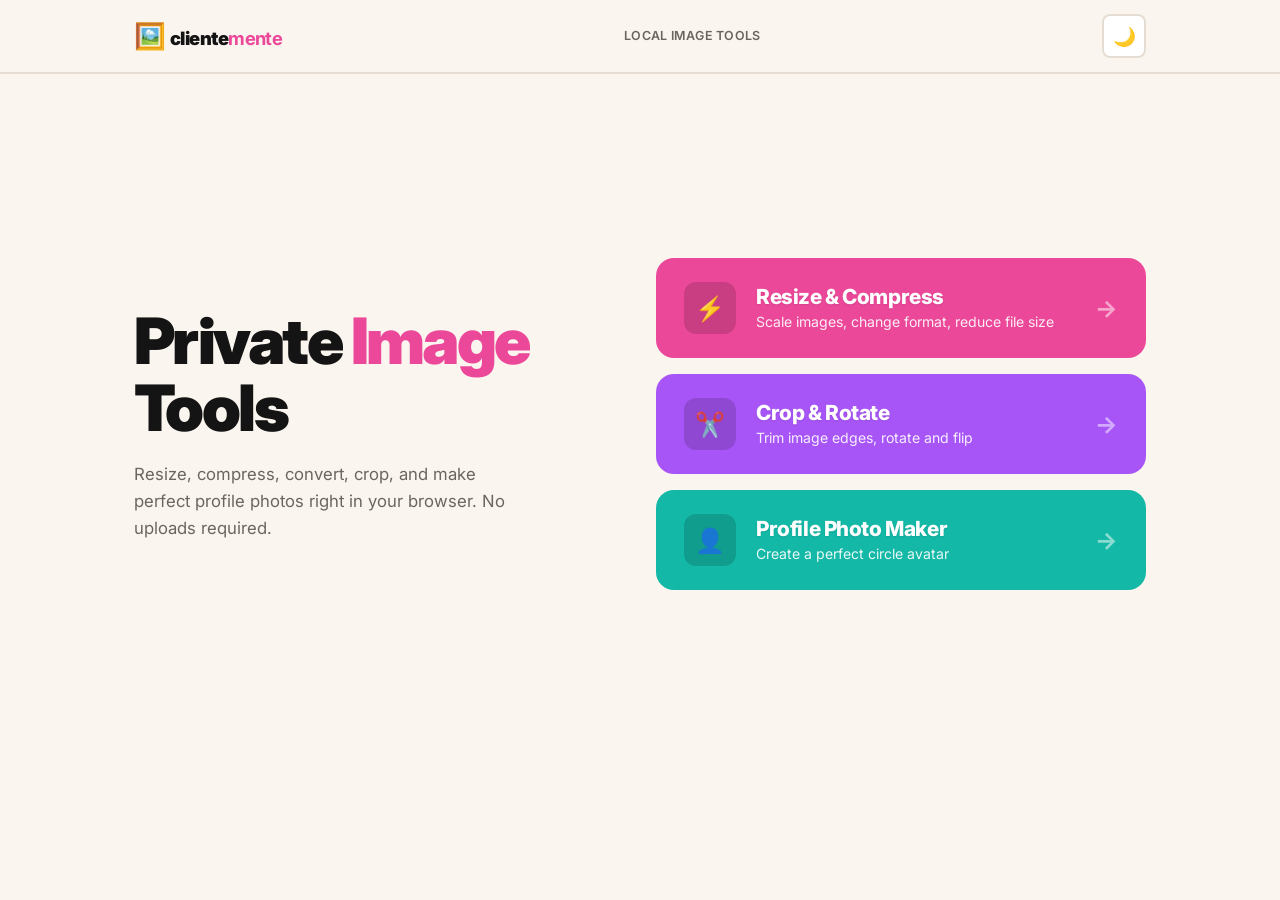
==== image/index.html @ d67518a9 "Add image tools section with links to image processing features" ====
<!DOCTYPE html>
<html lang="en" data-theme="light">
<head>
    <meta charset="UTF-8">
    <meta name="viewport" content="width=device-width, initial-scale=1.0">
    <title>Image Tools - Clientemente</title>
    <link rel="stylesheet" href="../shared/css/base.css">
    <link rel="stylesheet" href="css/style.css">
    <link rel="preconnect" href="https://fonts.googleapis.com">
    <link rel="preconnect" href="https://fonts.gstatic.com" crossorigin>
    <link href="https://fonts.googleapis.com/css2?family=Inter:wght@400;500;600;700;800;900&display=swap" rel="stylesheet">
</head>
<body>

    <header class="site-header">
        <div class="container header-inner">
            <a href="../index.html" class="logo-link" id="logo-link">
                <span class="logo-icon">🖼️</span>
                <span class="logo-text">Cliente<strong>mente</strong></span>
            </a>
            <span class="tagline">Local Image Tools</span>
            <button id="theme-toggle" class="theme-toggle" aria-label="Toggle dark mode">
                <span class="theme-icon">🌙</span>
            </button>
        </div>
    </header>

    <main class="container">
        <!-- ==============================================
             HOME VIEW
             ============================================== -->
        <section id="view-home" class="view active">
            <div class="hero-section">
                <div class="hero-left">
                    <h1 class="hero-title">Private <span class="accent">Image</span> Tools</h1>
                    <p class="hero-sub">Resize, compress, convert, crop, and make perfect profile photos right in your browser. No uploads required.</p>
                </div>
                <div class="hero-right">
                    <button class="tool-card" data-tool="resize">
                        <div class="tool-card-icon">⚡</div>
                        <div class="tool-card-body">
                            <h2 class="tool-card-title">Resize & Compress</h2>
                            <p class="tool-card-desc">Scale images, change format, reduce file size</p>
                        </div>
                        <div class="tool-card-arrow">→</div>
                    </button>

                    <button class="tool-card" data-tool="crop">
                        <div class="tool-card-icon">✂️</div>
                        <div class="tool-card-body">
                            <h2 class="tool-card-title">Crop & Rotate</h2>
                            <p class="tool-card-desc">Trim image edges, rotate and flip</p>
                        </div>
                        <div class="tool-card-arrow">→</div>
                    </button>

                    <button class="tool-card" data-tool="profile">
                        <div class="tool-card-icon">👤</div>
                        <div class="tool-card-body">
                            <h2 class="tool-card-title">Profile Photo Maker</h2>
                            <p class="tool-card-desc">Create a perfect circle avatar</p>
                        </div>
                        <div class="tool-card-arrow">→</div>
                    </button>
                </div>
            </div>
        </section>

        <!-- ==============================================
             RESIZE / COMPRESS VIEW
             ============================================== -->
        <section id="view-resize" class="view">
            <button class="back-btn" data-nav="home">← Back to Image Tools</button>
            <h2 class="view-title">Resize & Compress</h2>
            <p class="view-desc">Change image dimensions and adjust export quality.</p>
            
            <div id="resize-dropzone" class="drop-zone card">
                <div class="drop-icon">📥</div>
                <h3>Drop an image here</h3>
                <p>or click to select file</p>
                <div class="drop-action">
                    <label class="btn btn-secondary">Select Image
                        <input type="file" id="resize-file" accept="image/*" class="hidden">
                    </label>
                </div>
            </div>

            <div id="resize-workspace" class="hidden">
                <div class="workspace-grid" style="display:grid; grid-template-columns: 2fr 1fr; gap: 2rem;">
                    <div class="workspace-preview text-center" style="display:flex; flex-direction:column; align-items:center;">
                        <div style="background:var(--bg-card); padding:1rem; border-radius:var(--radius-sm); border:1px solid var(--border); max-width:100%;">
                            <canvas id="resize-canvas" style="max-width:100%; height:auto; display:block; margin:0 auto;"></canvas>
                        </div>
                        <div class="meta-info mt-2 text-sm text-muted" id="resize-meta"></div>
                    </div>
                    <div class="workspace-controls card" style="display:flex; flex-direction:column; gap:1rem;">
                        <div class="control-group" style="display:flex; flex-direction:column; gap:0.25rem;">
                            <label style="font-weight:600; font-size:0.9rem;">Width (px)</label>
                            <input type="number" id="resize-width" class="input" style="width:100%; padding:0.5rem; border:2px solid var(--border); border-radius:var(--radius-xs);">
                        </div>
                        <div class="control-group" style="display:flex; flex-direction:column; gap:0.25rem;">
                            <label style="font-weight:600; font-size:0.9rem;">Height (px)</label>
                            <input type="number" id="resize-height" class="input" style="width:100%; padding:0.5rem; border:2px solid var(--border); border-radius:var(--radius-xs);">
                            <label style="font-size:0.8rem; display:flex; align-items:center; gap:0.25rem; margin-top:0.25rem; cursor:pointer;">
                                <input type="checkbox" id="resize-lock-ratio" checked> Lock aspect ratio
                            </label>
                        </div>
                        <div class="control-group" style="display:flex; flex-direction:column; gap:0.25rem;">
                            <label style="font-weight:600; font-size:0.9rem;">Format</label>
                            <select id="resize-format" class="input" style="width:100%; padding:0.5rem; border:2px solid var(--border); border-radius:var(--radius-xs); background:var(--bg);">
                                <option value="image/jpeg">JPEG</option>
                                <option value="image/png">PNG</option>
                                <option value="image/webp">WebP</option>
                            </select>
                        </div>
                        <div class="control-group" id="resize-quality-group" style="display:flex; flex-direction:column; gap:0.25rem;">
                            <label style="font-weight:600; font-size:0.9rem;">Quality (<span id="resize-quality-val">80</span>%)</label>
                            <input type="range" id="resize-quality" min="0.1" max="1" step="0.05" value="0.8" style="width:100%;">
                        </div>
                        <div style="flex:1;"></div>
                        <div class="actions-bar" style="display:flex; gap:0.5rem; flex-direction:column;">
                            <button class="btn btn-primary" id="resize-download" style="width:100%; padding:0.75rem;">Download</button>
                            <button class="btn btn-secondary" id="resize-reset" style="width:100%;">Reset / New</button>
                        </div>
                    </div>
                </div>
            </div>
        </section>

        <!-- ==============================================
             CROP / ROTATE VIEW
             ============================================== -->
        <section id="view-crop" class="view">
            <button class="back-btn" data-nav="home">← Back to Image Tools</button>
            <h2 class="view-title">Crop & Rotate</h2>
            <p class="view-desc">Select a region to keep, rotate or flip your image.</p>
            
            <div id="crop-dropzone" class="drop-zone card">
                <div class="drop-icon">✂️</div>
                <h3>Drop an image to crop</h3>
                <p>or click to select file</p>
                <div class="drop-action">
                    <label class="btn btn-secondary">Select Image
                        <input type="file" id="crop-file" accept="image/*" class="hidden">
                    </label>
                </div>
            </div>

            <div id="crop-workspace" class="hidden text-center">
                <div class="card toolbar" style="display:flex; justify-content:center; gap:0.5rem; margin-bottom:1rem; padding:0.5rem;">
                    <button class="btn btn-secondary" id="crop-rotate-left" style="padding:0.25rem 0.5rem; font-size:0.85rem;">⟲ Rotate Left</button>
                    <button class="btn btn-secondary" id="crop-rotate-right" style="padding:0.25rem 0.5rem; font-size:0.85rem;">⟳ Rotate Right</button>
                    <button class="btn btn-secondary" id="crop-flip-h" style="padding:0.25rem 0.5rem; font-size:0.85rem;">↔ Flip H</button>
                    <button class="btn btn-secondary" id="crop-flip-v" style="padding:0.25rem 0.5rem; font-size:0.85rem;">↕ Flip V</button>
                </div>
                
                <div style="background:var(--bg-card); padding:1rem; border-radius:var(--radius-sm); border:1px solid var(--border); display:inline-block; max-width:100%; position:relative;">
                    <canvas id="crop-canvas" style="cursor:crosshair; max-width:100%; height:auto; display:block; touch-action:none;"></canvas>
                </div>

                <div class="actions-bar mt-2" style="display:flex; justify-content:center; gap:1rem; margin-top:1.5rem;">
                    <button class="btn btn-secondary px-4 py-2" id="crop-reset">Reset / New</button>
                    <button class="btn btn-primary px-4 py-2" id="crop-download">Crop & Download</button>
                </div>
                <p class="text-muted text-sm mt-1">Drag on the image to draw a crop region.</p>
            </div>
        </section>

        <!-- ==============================================
             PROFILE PHOTO MAKER VIEW
             ============================================== -->
        <section id="view-profile" class="view">
            <button class="back-btn" data-nav="home">← Back to Image Tools</button>
            <h2 class="view-title">Profile Photo Maker</h2>
            <p class="view-desc">Crop your photo into a perfect circle with a transparent background.</p>
            
            <div id="profile-dropzone" class="drop-zone card">
                <div class="drop-icon">👤</div>
                <h3>Drop an image to make avatar</h3>
                <p>or click to select file</p>
                <div class="drop-action">
                    <label class="btn btn-secondary">Select Image
                        <input type="file" id="profile-file" accept="image/*" class="hidden">
                    </label>
                </div>
            </div>

            <div id="profile-workspace" class="hidden text-center">
                <div class="profile-container" style="position:relative; width:400px; height:400px; max-width:100%; margin:0 auto; overflow:hidden; border-radius:var(--radius); border:2px solid var(--border); background:#eee; cursor:move; touch-action:none;">
                    <canvas id="profile-canvas" style="position:absolute; top:0; left:0; transform-origin:0 0;"></canvas>
                    <div class="profile-overlay" style="position:absolute; inset:0; pointer-events:none; box-shadow:0 0 0 9999px rgba(0,0,0,0.5); border-radius:50%;"></div>
                </div>
                
                <div class="card mt-2" style="max-width:400px; margin:1rem auto; padding:1rem; display:flex; flex-direction:column; gap:0.5rem; align-items:center;">
                    <label style="font-weight:600; font-size:0.9rem;">Zoom / Scale</label>
                    <input type="range" id="profile-scale" min="0.1" max="3" step="0.01" value="1" style="width:100%;">
                </div>

                <div class="actions-bar" style="display:flex; justify-content:center; gap:1rem; margin-top:1.5rem;">
                    <button class="btn btn-secondary px-4 py-2" id="profile-reset">Reset / New</button>
                    <button class="btn btn-primary px-4 py-2" id="profile-download">Download Transparent PNG</button>
                </div>
            </div>
        </section>
    </main>

    <script src="../shared/js/core.js"></script>
    <script src="js/app.js"></script>
    <script src="js/resize.js"></script>
    <script src="js/crop.js"></script>
    <script src="js/profile.js"></script>
</body>
</html>
---- shared/css/base.css ----
*,
*::before,
*::after {
  margin: 0;
  padding: 0;
  box-sizing: border-box;
}

/* ── Design Tokens ───────────────────────── */
:root {
  /* Surface colours */
  --bg: #faf5ee;
  --bg-card: #ffffff;
  --surface-dark: #141414;

  /* Utility colours */
  --clr-accent: #f5c652;
  --clr-success: #4ade80;
  --clr-danger: #f87171;
  --clr-primary: #141414;

  /* Text */
  --text: #141414;
  --text-muted: #6b6560;
  --text-inv: #faf5ee;

  /* Borders & misc */
  --border: #e5ddd3;
  --border-strong: #cdc4b8;
  --radius: 18px;
  --radius-sm: 12px;
  --radius-xs: 8px;
  --shadow: 0 2px 8px rgba(0,0,0,.06);
  --shadow-lg: 0 12px 40px rgba(0,0,0,.1);
  --transition: .25s cubic-bezier(.4,0,.2,1);
  --font: 'Inter', -apple-system, BlinkMacSystemFont, 'Segoe UI', Roboto, sans-serif;
  --font-display: 'Inter', -apple-system, BlinkMacSystemFont, 'Segoe UI', Roboto, sans-serif;
}

[data-theme="dark"] {
  --bg: #0f0f0f;
  --bg-card: #1c1c1c;
  --surface-dark: #faf5ee;
  --text: #ece5da;
  --text-muted: #8a837b;
  --text-inv: #0f0f0f;
  --border: #2a2a2a;
  --border-strong: #3a3a3a;
  --shadow: 0 2px 8px rgba(0,0,0,.25);
  --shadow-lg: 0 12px 40px rgba(0,0,0,.45);
}

/* ── Base ────────────────────────────────── */
html {
  font-size: 16px;
  scroll-behavior: smooth;
}

body {
  font-family: var(--font);
  background: var(--bg);
  color: var(--text);
  min-height: 100vh;
  line-height: 1.55;
  -webkit-font-smoothing: antialiased;
  -moz-osx-font-smoothing: grayscale;
}

a { color: inherit; text-decoration: none; }
a:hover { text-decoration: underline; }
img, svg { display: block; }
button { font-family: inherit; }

/* ── Container ───────────────────────────── */
.container {
  max-width: 1060px;
  margin: 0 auto;
  padding: 0 1.5rem;
}

/* ═══════════════════════════════════════════
   HEADER
   ═══════════════════════════════════════════ */
.site-header {
  position: sticky;
  top: 0;
  z-index: 100;
  background: var(--bg);
  border-bottom: 2px solid var(--border);
}

.header-inner {
  display: flex;
  align-items: center;
  gap: 1rem;
  height: 72px;
}

.logo {
  display: flex;
  align-items: center;
  gap: .6rem;
  text-decoration: none;
  flex-shrink: 0;
}
.logo-icon {
  font-size: 1.6rem;
}
.logo-text {
  font-size: 1.15rem;
  font-weight: 900;
  letter-spacing: -.03em;
  text-transform: lowercase;
  color: var(--text);
}

.tagline {
  flex: 1;
  text-align: center;
  font-size: .78rem;
  font-weight: 600;
  color: var(--text-muted);
  letter-spacing: .02em;
  text-transform: uppercase;
}

.theme-toggle {
  background: var(--bg-card);
  border: 2px solid var(--border);
  border-radius: var(--radius-xs);
  width: 44px;
  height: 44px;
  cursor: pointer;
  display: grid;
  place-items: center;
  font-size: 1.15rem;
  transition: border-color var(--transition), background var(--transition);
}
.theme-toggle:hover {
  border-color: var(--text);
}

/* ═══════════════════════════════════════════
   VIEWS
   ═══════════════════════════════════════════ */
.view {
  display: none;
  padding: 0 0 5rem;
}
.view.active {
  display: block;
  animation: viewIn .4s cubic-bezier(.4,0,.2,1);
}

@keyframes viewIn {
  from { opacity: 0; transform: translateY(16px); }
  to   { opacity: 1; transform: translateY(0); }
}

/* ═══════════════════════════════════════════
   DROP ZONE
   ═══════════════════════════════════════════ */
.drop-zone {
  border: 3px dashed var(--border-strong);
  border-radius: var(--radius);
  background: var(--bg-card);
  padding: 3.5rem 1.5rem;
  text-align: center;
  transition: border-color var(--transition), background var(--transition), transform var(--transition);
  cursor: pointer;
}
.drop-zone:hover {
  border-color: var(--text-muted);
}
.drop-zone.drag-over {
  border-color: var(--clr-accent);
  background: rgba(245,198,82,.08);
  transform: scale(1.01);
}
.drop-zone.has-files {
  display: none;
}

.drop-zone-content {
  display: flex;
  flex-direction: column;
  align-items: center;
  gap: .85rem;
}

.drop-zone-icon {
  width: 52px;
  height: 52px;
  color: var(--border-strong);
}

.drop-zone-text {
  font-size: 1.1rem;
  font-weight: 800;
  letter-spacing: -.02em;
}

.drop-zone-or {
  font-size: .82rem;
  color: var(--text-muted);
  text-transform: uppercase;
  font-weight: 700;
  letter-spacing: .06em;
}

/* ═══════════════════════════════════════════
   BUTTONS
   ═══════════════════════════════════════════ */
.btn {
  display: inline-flex;
  align-items: center;
  justify-content: center;
  gap: .45rem;
  padding: .6rem 1.3rem;
  border-radius: var(--radius-xs);
  font-size: .88rem;
  font-weight: 700;
  border: 2px solid var(--border);
  background: var(--bg-card);
  color: var(--text);
  cursor: pointer;
  transition: background var(--transition), border-color var(--transition), transform var(--transition);
  text-decoration: none;
  white-space: nowrap;
  letter-spacing: -.01em;
}
.btn:hover {
  border-color: var(--text);
  transform: translateY(-1px);
}
.btn:active { transform: translateY(0); }

.btn-primary {
  background: var(--surface-dark);
  color: var(--text-inv);
  border-color: var(--surface-dark);
}
[data-theme="dark"] .btn-primary {
  color: var(--text);
}
.btn-primary:hover {
  opacity: .88;
  border-color: var(--surface-dark);
}

.btn-success {
  background: #16a34a;
  color: #fff;
  border-color: #16a34a;
}
.btn-success:hover {
  background: #15803d;
  border-color: #15803d;
}

.btn-danger {
  background: var(--clr-danger);
  color: #fff;
  border-color: var(--clr-danger);
}
.btn-danger:hover {
  background: #ef4444;
  border-color: #ef4444;
}

.btn-sm { padding: .35rem .8rem; font-size: .8rem; border-radius: var(--radius-xs); }
.btn-lg { padding: .85rem 2.25rem; font-size: 1rem; border-radius: var(--radius-sm); }
.btn-active {
  background: var(--surface-dark);
  color: var(--text-inv);
  border-color: var(--surface-dark);
}
[data-theme="dark"] .btn-active {
  color: var(--text);
}

.btn:disabled, .btn.disabled {
  opacity: .45;
  pointer-events: none;
}

/* ── Hidden utility ── */
.hidden { display: none !important; }
---- image/css/style.css ----
/* ── Image specific accents ────────────────── */
:root {
  --clr-resize: #ec4899;
  --clr-resize-dark: #be185d;
  --clr-crop: #a855f7;
  --clr-crop-dark: #7e22ce;
  --clr-profile: #14b8a6;
  --clr-profile-dark: #0f766e;
  --clr-accent: #ec4899;
}

.logo-text strong {
  color: var(--clr-accent);
}

/* ═══════════════════════════════════════════
   HERO  (home view)
   ═══════════════════════════════════════════ */
.hero-section {
  display: grid;
  grid-template-columns: 1fr 1fr;
  min-height: calc(100vh - 200px);
  gap: 2rem;
  align-items: center;
  padding: 3rem 0;
}

.hero-left { padding-right: 1rem; }

.hero-title {
  font-family: var(--font-display);
  font-size: clamp(2.4rem, 5.5vw, 4rem);
  font-weight: 900;
  line-height: 1.05;
  letter-spacing: -.04em;
  margin-bottom: 1.25rem;
}
.hero-title .accent { color: var(--clr-accent); }

.hero-sub {
  font-size: 1.05rem;
  color: var(--text-muted);
  line-height: 1.6;
  max-width: 400px;
}

.hero-right {
  display: flex;
  flex-direction: column;
  gap: 1rem;
}

/* ── Tool Cards (Home) ───────────────────── */
.tool-card {
  position: relative;
  display: flex;
  align-items: center;
  gap: 1.25rem;
  padding: 1.5rem 1.75rem;
  border: none;
  border-radius: var(--radius);
  cursor: pointer;
  font-family: inherit;
  color: #fff;
  text-align: left;
  overflow: hidden;
  transition: transform var(--transition), box-shadow var(--transition);
}
.tool-card:hover {
  transform: translateX(-6px) scale(1.015);
  box-shadow: var(--shadow-lg);
}
.tool-card:active {
  transform: translateX(-2px) scale(1);
}

/* Per-tool colours */
.tool-card[data-tool="resize"]  { background: var(--clr-resize); }
.tool-card[data-tool="crop"]  { background: var(--clr-crop); }
.tool-card[data-tool="profile"] { background: var(--clr-profile); color: white; }

.tool-card-icon {
  width: 52px;
  height: 52px;
  background: rgba(0,0,0,.15);
  border-radius: var(--radius-sm);
  display: grid;
  place-items: center;
  flex-shrink: 0;
  font-size: 1.5rem;
}

.tool-card-body { flex: 1; min-width: 0; }

.tool-card-title {
  font-size: 1.3rem;
  font-weight: 800;
  letter-spacing: -.02em;
  margin-bottom: .15rem;
  text-shadow: 0 1px 2px rgba(0,0,0,0.1);
}

.tool-card-desc {
  font-size: .88rem;
  opacity: .9;
  line-height: 1.4;
}

.tool-card-arrow {
  font-size: 1.5rem;
  font-weight: 700;
  opacity: .5;
  transition: opacity var(--transition), transform var(--transition);
  flex-shrink: 0;
}
.tool-card:hover .tool-card-arrow {
  opacity: 1;
  transform: translateX(4px);
}

/* ═══════════════════════════════════════════
   TOOL VIEW PAGES 
   ═══════════════════════════════════════════ */
.back-btn {
  background: none;
  border: none;
  color: var(--text-muted);
  font-size: .95rem;
  font-weight: 700;
  cursor: pointer;
  padding: .5rem 0;
  margin-top: 2rem;
  margin-bottom: .75rem;
  transition: color var(--transition);
  letter-spacing: -.01em;
}
.back-btn:hover { color: var(--text); }

.view-title {
  font-family: var(--font-display);
  font-size: clamp(1.6rem, 3.5vw, 2.2rem);
  font-weight: 900;
  letter-spacing: -.035em;
  margin-bottom: .25rem;
  display: inline-block;
}

/* Colour the title based on parent view */
#view-resize .view-title  { color: var(--clr-resize-dark); }
#view-crop .view-title  { color: var(--clr-crop-dark); }
#view-profile .view-title { color: var(--clr-profile-dark); }

[data-theme="dark"] #view-resize .view-title  { color: var(--clr-resize); }
[data-theme="dark"] #view-crop .view-title  { color: var(--clr-crop); }
[data-theme="dark"] #view-profile .view-title { color: var(--clr-profile); }

.view-desc {
  color: var(--text-muted);
  margin-bottom: 1.75rem;
  font-size: .95rem;
}

/* Tool specific primary buttons */
#view-resize .btn-primary  { background: var(--clr-resize-dark); border-color: var(--clr-resize-dark); color: #fff; }
#view-crop .btn-primary  { background: var(--clr-crop-dark); border-color: var(--clr-crop-dark); color: #fff; }
#view-profile .btn-primary { background: var(--clr-profile-dark); border-color: var(--clr-profile-dark); color: #fff; }

#view-resize .btn-primary:hover  { background: var(--clr-resize);  border-color: var(--clr-resize); }
#view-crop .btn-primary:hover  { background: var(--clr-crop);  border-color: var(--clr-crop); }
#view-profile .btn-primary:hover { background: var(--clr-profile); border-color: var(--clr-profile); }

.drop-zone.drag-over { background: rgba(236, 72, 153, 0.08); }

canvas {
  background: url('data:image/svg+xml;utf8,<svg xmlns="http://www.w3.org/2000/svg" width="20" height="20" fill-opacity=".05"><rect x="10" width="10" height="10" /><rect y="10" width="10" height="10" /></svg>') repeat;
}

@media (max-width: 768px) {
  .hero-section { grid-template-columns: 1fr; text-align: center; min-height: auto; }
  .hero-left { padding: 0; }
  .hero-sub { margin-left: auto; margin-right: auto; }
  .workspace-grid { grid-template-columns: 1fr !important; }
}
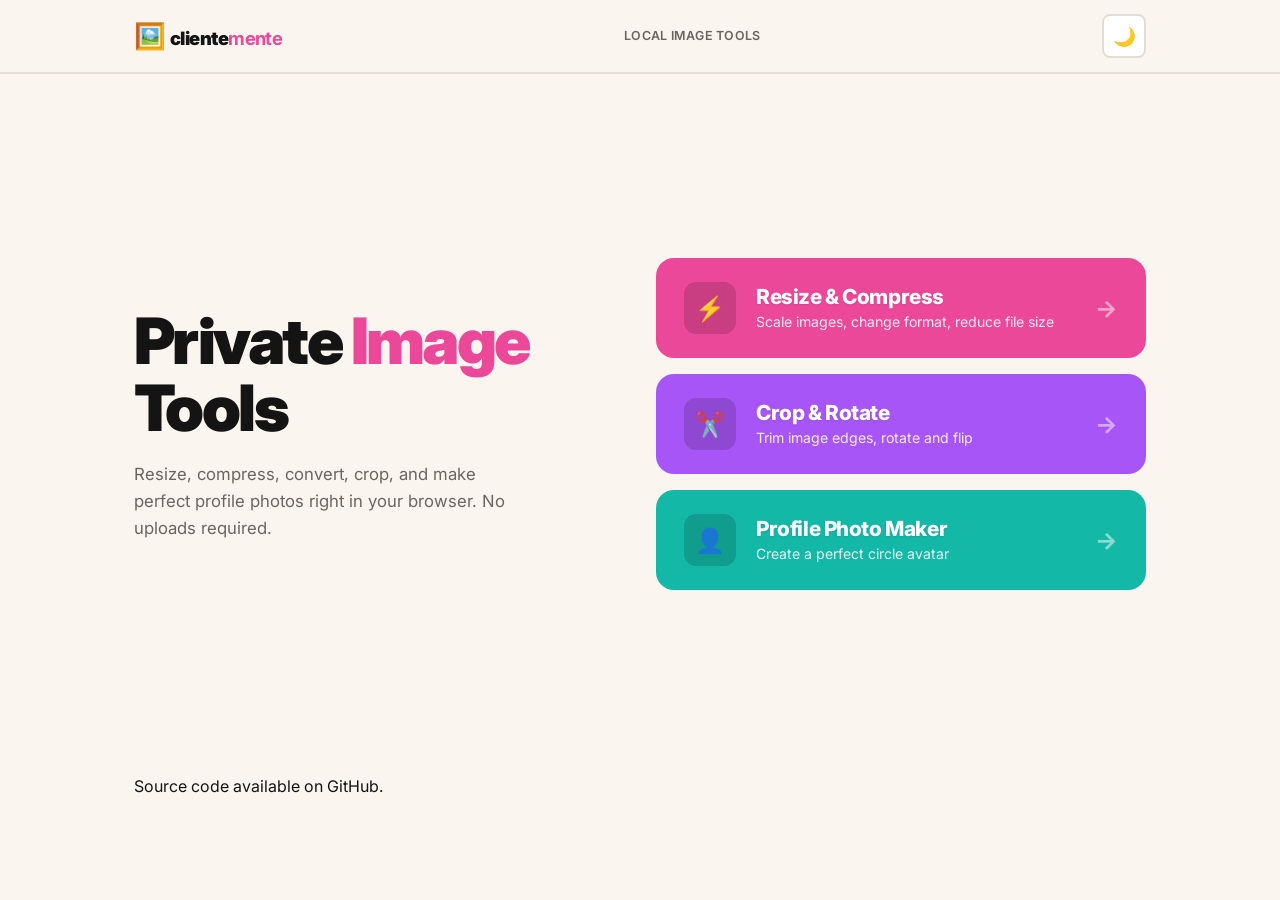
==== commit 3f229c61: "Add link to source code" ====
--- a/image/index.html
+++ b/image/index.html
@@ -64,13 +64,17 @@
                     </button>
                 </div>
             </div>
+            
+            <footer class="site-footer">
+                <p>Source code available on <a href="https://github.com/jentrialgo/clientemente/" target="_blank" rel="noopener">GitHub</a>.</p>
+            </footer>
         </section>
 
         <!-- ==============================================
              RESIZE / COMPRESS VIEW
              ============================================== -->
         <section id="view-resize" class="view">
-            <button class="back-btn" data-nav="home">← Back to Image Tools</button>
+            <button class="back-btn" data-nav="home"><svg width="14" height="14" viewBox="0 0 24 24" fill="none" stroke="currentColor" stroke-width="2" stroke-linecap="round" stroke-linejoin="round"><path d="m15 18-6-6 6-6"/></svg> Back</button>
             <h2 class="view-title">Resize & Compress</h2>
             <p class="view-desc">Change image dimensions and adjust export quality.</p>
             
@@ -120,6 +124,7 @@
                         <div style="flex:1;"></div>
                         <div class="actions-bar" style="display:flex; gap:0.5rem; flex-direction:column;">
                             <button class="btn btn-primary" id="resize-download" style="width:100%; padding:0.75rem;">Download</button>
+                            <button class="btn btn-secondary" id="resize-copy" style="width:100%;">Copy to Clipboard</button>
                             <button class="btn btn-secondary" id="resize-reset" style="width:100%;">Reset / New</button>
                         </div>
                     </div>
@@ -131,7 +136,7 @@
              CROP / ROTATE VIEW
              ============================================== -->
         <section id="view-crop" class="view">
-            <button class="back-btn" data-nav="home">← Back to Image Tools</button>
+            <button class="back-btn" data-nav="home"><svg width="14" height="14" viewBox="0 0 24 24" fill="none" stroke="currentColor" stroke-width="2" stroke-linecap="round" stroke-linejoin="round"><path d="m15 18-6-6 6-6"/></svg> Back</button>
             <h2 class="view-title">Crop & Rotate</h2>
             <p class="view-desc">Select a region to keep, rotate or flip your image.</p>
             
@@ -160,6 +165,7 @@
 
                 <div class="actions-bar mt-2" style="display:flex; justify-content:center; gap:1rem; margin-top:1.5rem;">
                     <button class="btn btn-secondary px-4 py-2" id="crop-reset">Reset / New</button>
+                    <button class="btn btn-secondary px-4 py-2" id="crop-copy">Copy to Clipboard</button>
                     <button class="btn btn-primary px-4 py-2" id="crop-download">Crop & Download</button>
                 </div>
                 <p class="text-muted text-sm mt-1">Drag on the image to draw a crop region.</p>
@@ -170,7 +176,7 @@
              PROFILE PHOTO MAKER VIEW
              ============================================== -->
         <section id="view-profile" class="view">
-            <button class="back-btn" data-nav="home">← Back to Image Tools</button>
+            <button class="back-btn" data-nav="home"><svg width="14" height="14" viewBox="0 0 24 24" fill="none" stroke="currentColor" stroke-width="2" stroke-linecap="round" stroke-linejoin="round"><path d="m15 18-6-6 6-6"/></svg> Back</button>
             <h2 class="view-title">Profile Photo Maker</h2>
             <p class="view-desc">Crop your photo into a perfect circle with a transparent background.</p>
             
@@ -198,6 +204,7 @@
 
                 <div class="actions-bar" style="display:flex; justify-content:center; gap:1rem; margin-top:1.5rem;">
                     <button class="btn btn-secondary px-4 py-2" id="profile-reset">Reset / New</button>
+                    <button class="btn btn-secondary px-4 py-2" id="profile-copy">Copy to Clipboard</button>
                     <button class="btn btn-primary px-4 py-2" id="profile-download">Download Transparent PNG</button>
                 </div>
             </div>
--- a/shared/css/base.css
+++ b/shared/css/base.css
@@ -241,7 +241,7 @@
   border-color: var(--surface-dark);
 }
 [data-theme="dark"] .btn-primary {
-  color: var(--text);
+  color: var(--text-inv);
 }
 .btn-primary:hover {
   opacity: .88;
@@ -276,7 +276,7 @@
   border-color: var(--surface-dark);
 }
 [data-theme="dark"] .btn-active {
-  color: var(--text);
+  color: var(--text-inv);
 }
 
 .btn:disabled, .btn.disabled {
@@ -284,5 +284,51 @@
   pointer-events: none;
 }
 
+.back-btn {
+  display: inline-flex;
+  align-items: center;
+  gap: 0.5rem;
+  background: var(--bg-modifier);
+  border: 1px solid var(--border);
+  border-radius: 99px;
+  color: var(--text-muted);
+  font-size: .85rem;
+  font-weight: 700;
+  cursor: pointer;
+  padding: .4rem .85rem;
+  margin-top: 2rem;
+  margin-bottom: 1rem;
+  transition: color var(--transition), background var(--transition), border-color var(--transition);
+  text-transform: uppercase;
+  letter-spacing: .05em;
+}
+.back-btn:hover { 
+  color: var(--text); 
+  background: var(--bg-card);
+  border-color: var(--text-muted);
+}
+
 /* ── Hidden utility ── */
 .hidden { display: none !important; }
+
+/* ═══════════════════════════════════════════
+   INPUTS
+   ═══════════════════════════════════════════ */
+.input {
+  background: var(--bg-card);
+  border: 2px solid var(--border);
+  border-radius: var(--radius-sm);
+  padding: .85rem 1.25rem;
+  font-family: inherit;
+  font-size: 1rem;
+  font-weight: 600;
+  color: var(--text);
+  outline: none;
+  transition: border-color var(--transition), box-shadow var(--transition);
+}
+.input:focus {
+  border-color: var(--clr-accent);
+  box-shadow: 0 0 0 4px rgba(139, 92, 246, 0.1);
+}
+.input-full, .full-width { width: 100%; box-sizing: border-box; }
+.input-lg { padding: 1rem 1.5rem; font-size: 1.25rem; }
--- a/image/css/style.css
+++ b/image/css/style.css
@@ -121,20 +121,6 @@
 /* ═══════════════════════════════════════════
    TOOL VIEW PAGES 
    ═══════════════════════════════════════════ */
-.back-btn {
-  background: none;
-  border: none;
-  color: var(--text-muted);
-  font-size: .95rem;
-  font-weight: 700;
-  cursor: pointer;
-  padding: .5rem 0;
-  margin-top: 2rem;
-  margin-bottom: .75rem;
-  transition: color var(--transition);
-  letter-spacing: -.01em;
-}
-.back-btn:hover { color: var(--text); }
 
 .view-title {
   font-family: var(--font-display);
